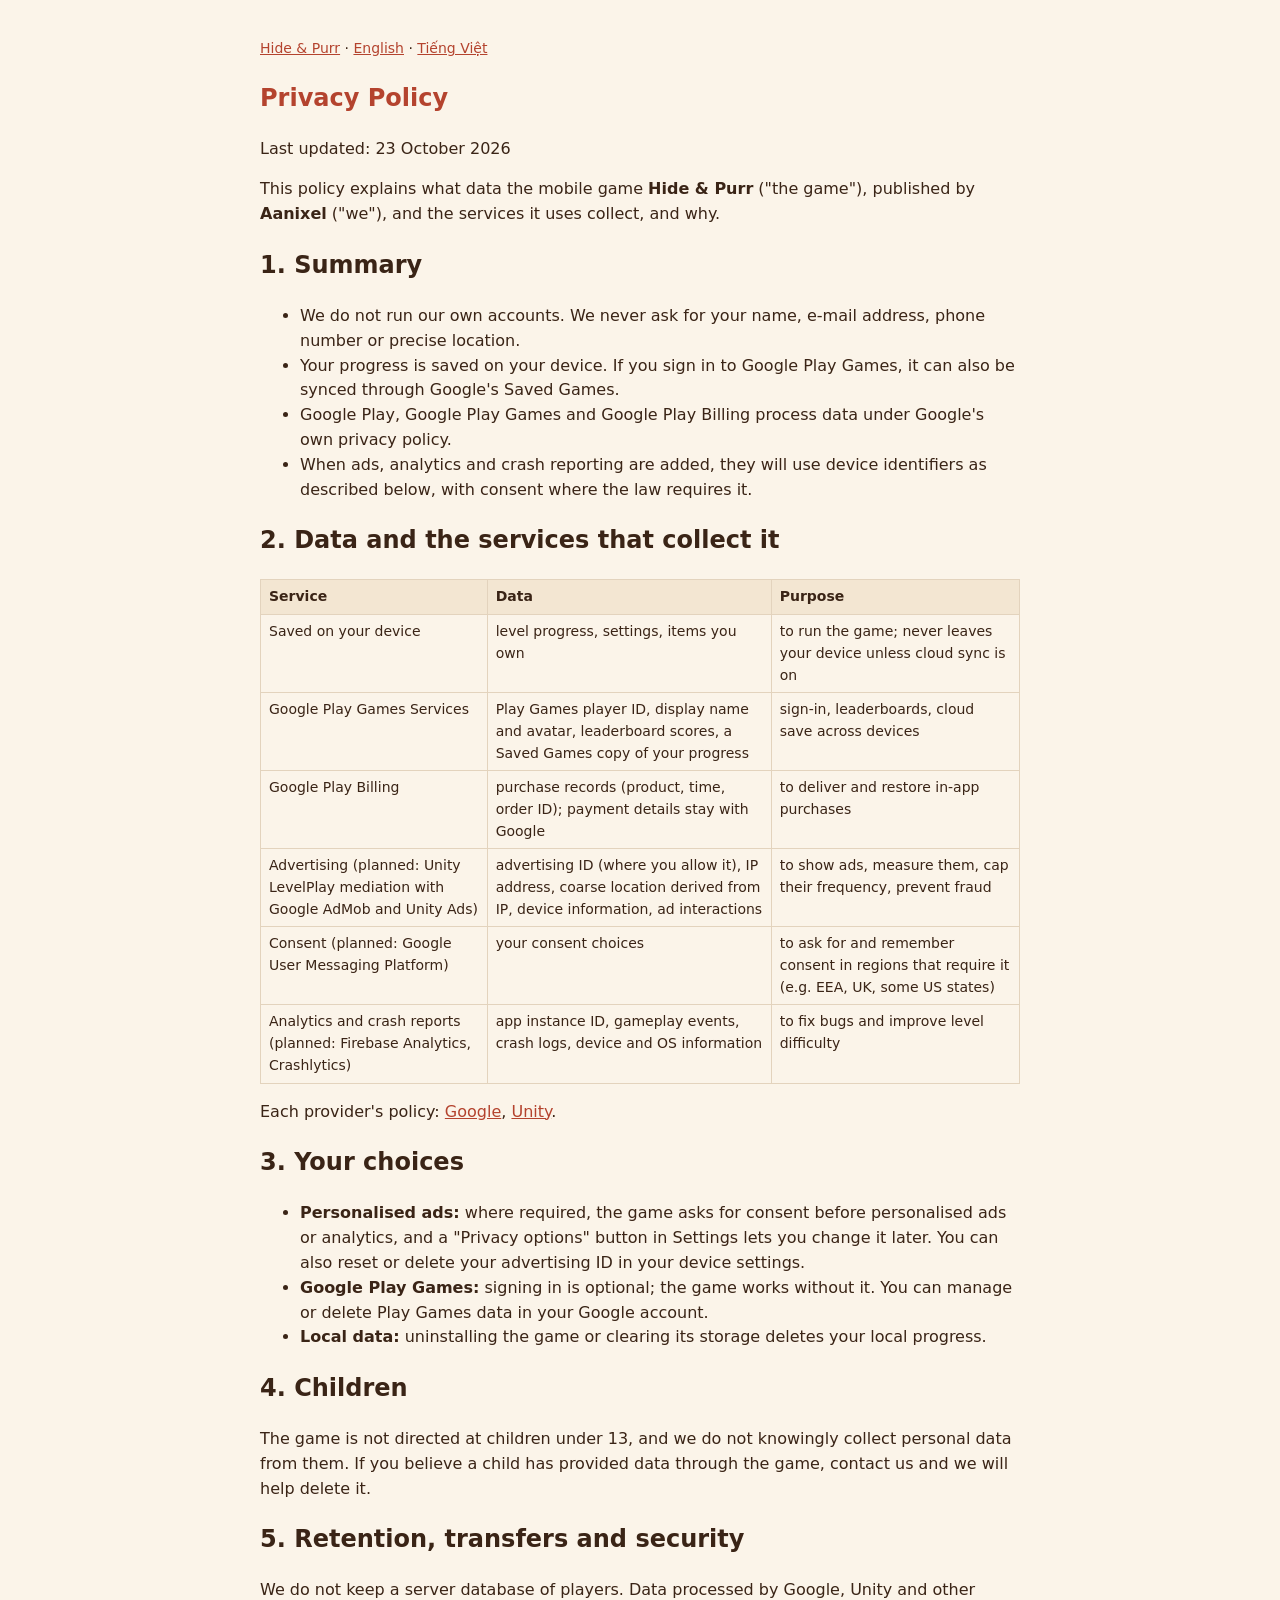
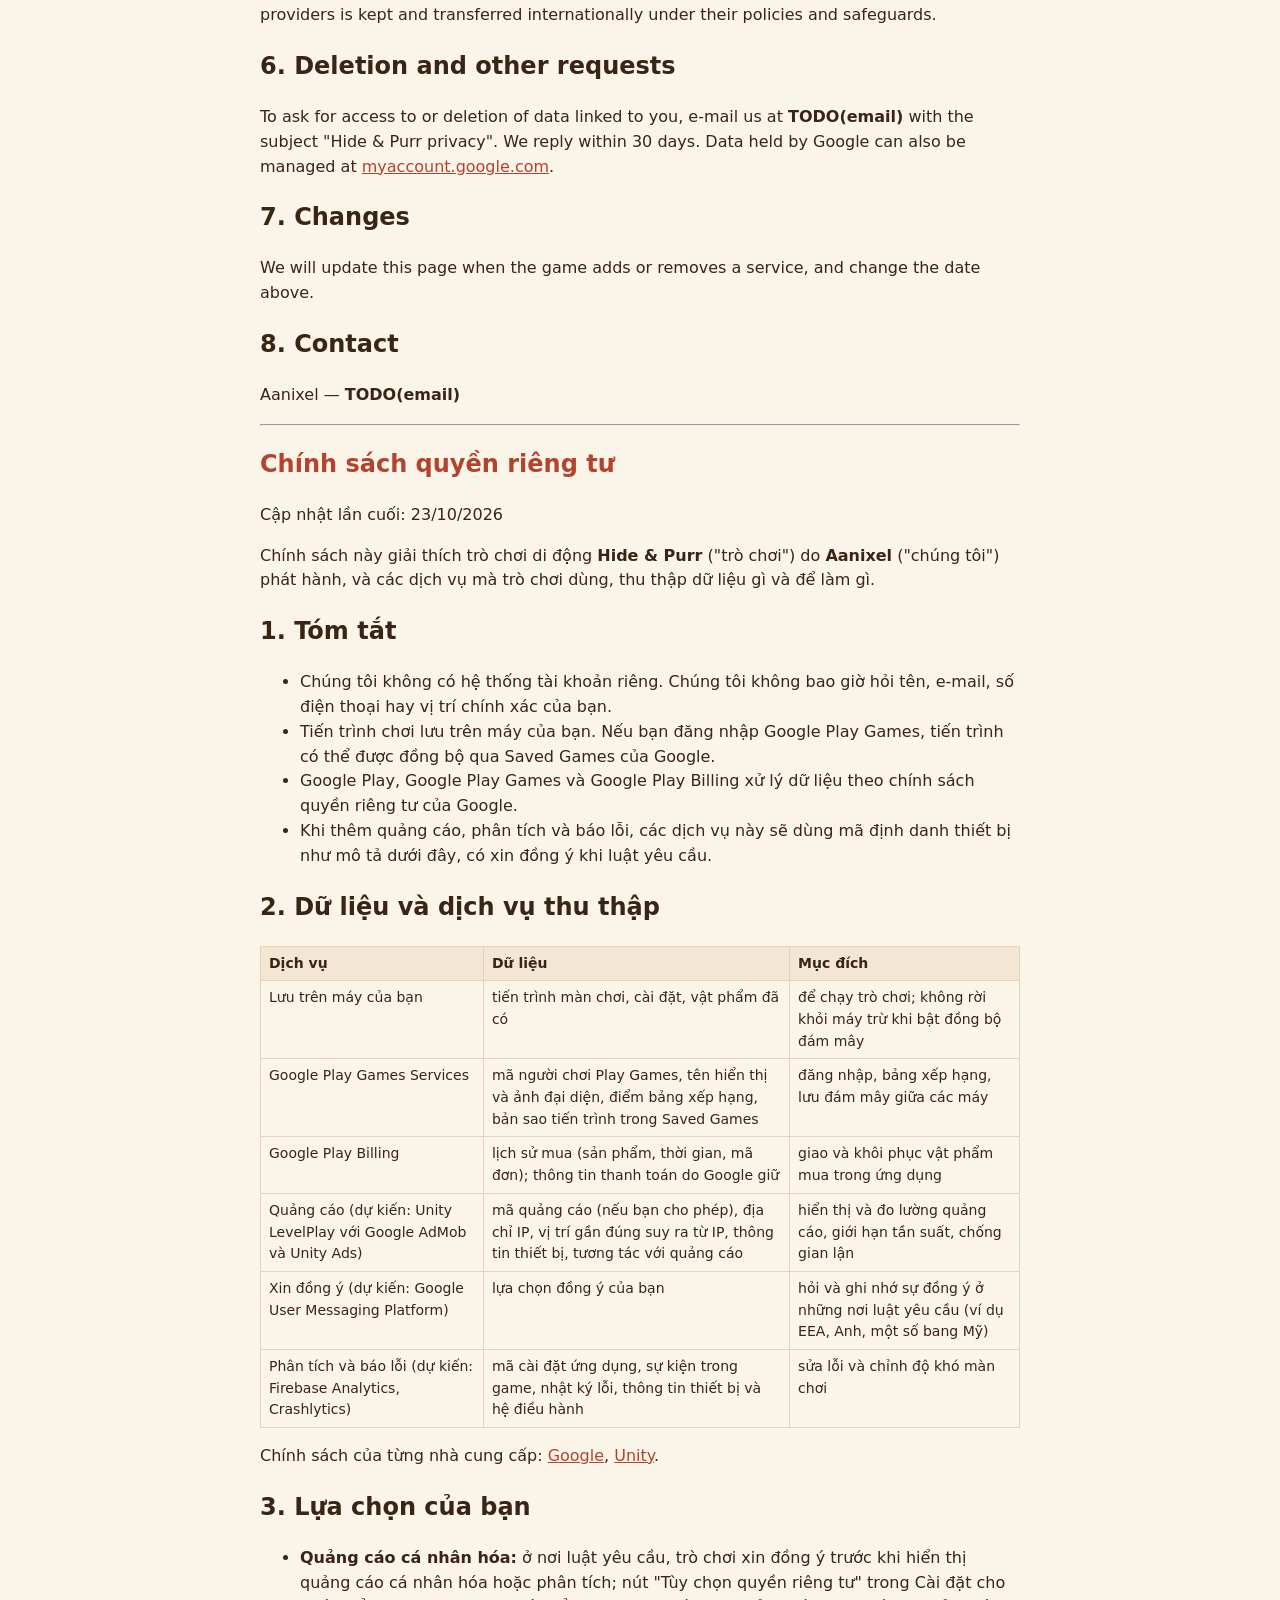
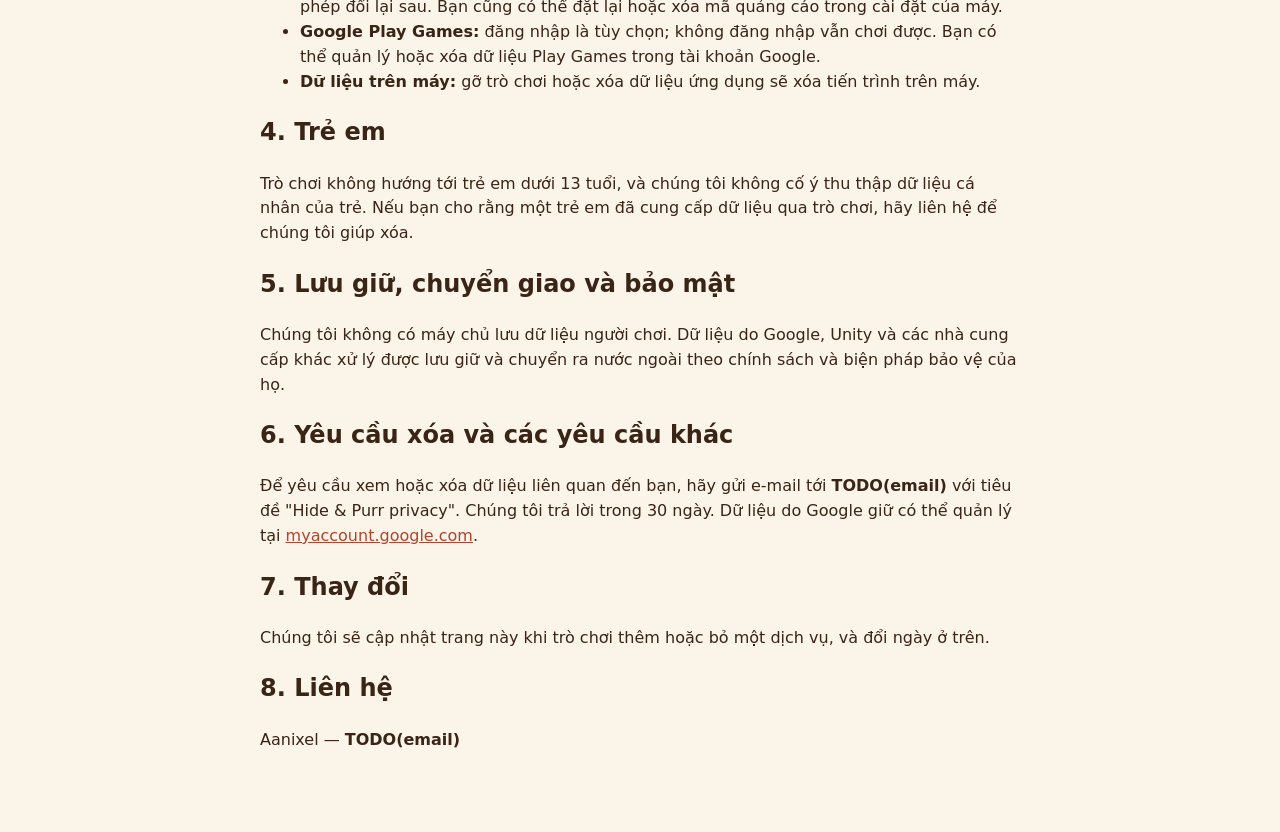
==== privacy.html @ 9205ee83 "Hide & Purr site update" ====
<!doctype html>
<!-- DRAFT — to be reviewed by a lawyer (T061, 2026-10-23). See docs/legal/lawyer-questions.md. -->
<html lang="en">
<head>
<meta charset="utf-8">
<meta name="viewport" content="width=device-width, initial-scale=1">
<title>Hide &amp; Purr — Privacy Policy</title>
<link rel="stylesheet" href="style.css">
</head>
<body>
<main>
<p class="nav"><a href="index.html">Hide &amp; Purr</a> · <a href="#en">English</a> · <a href="#vi">Tiếng Việt</a></p>

<section id="en" lang="en">
<h1>Privacy Policy</h1>
<p>Last updated: 23 October 2026</p>
<p>This policy explains what data the mobile game <b>Hide &amp; Purr</b> ("the game"), published by <b>Aanixel</b> ("we"), and the services it uses collect, and why.</p>

<h2>1. Summary</h2>
<ul>
<li>We do not run our own accounts. We never ask for your name, e-mail address, phone number or precise location.</li>
<li>Your progress is saved on your device. If you sign in to Google Play Games, it can also be synced through Google's Saved Games.</li>
<li>Google Play, Google Play Games and Google Play Billing process data under Google's own privacy policy.</li>
<li>When ads, analytics and crash reporting are added, they will use device identifiers as described below, with consent where the law requires it.</li>
</ul>

<h2>2. Data and the services that collect it</h2>
<table>
<tr><th>Service</th><th>Data</th><th>Purpose</th></tr>
<tr><td>Saved on your device</td><td>level progress, settings, items you own</td><td>to run the game; never leaves your device unless cloud sync is on</td></tr>
<tr><td>Google Play Games Services</td><td>Play Games player ID, display name and avatar, leaderboard scores, a Saved Games copy of your progress</td><td>sign-in, leaderboards, cloud save across devices</td></tr>
<tr><td>Google Play Billing</td><td>purchase records (product, time, order ID); payment details stay with Google</td><td>to deliver and restore in-app purchases</td></tr>
<tr><td>Advertising (planned: Unity LevelPlay mediation with Google AdMob and Unity Ads)</td><td>advertising ID (where you allow it), IP address, coarse location derived from IP, device information, ad interactions</td><td>to show ads, measure them, cap their frequency, prevent fraud</td></tr>
<tr><td>Consent (planned: Google User Messaging Platform)</td><td>your consent choices</td><td>to ask for and remember consent in regions that require it (e.g. EEA, UK, some US states)</td></tr>
<tr><td>Analytics and crash reports (planned: Firebase Analytics, Crashlytics)</td><td>app instance ID, gameplay events, crash logs, device and OS information</td><td>to fix bugs and improve level difficulty</td></tr>
</table>
<p>Each provider's policy: <a href="https://policies.google.com/privacy">Google</a>, <a href="https://unity.com/legal/game-player-and-app-user-privacy-policy">Unity</a>.</p>

<h2>3. Your choices</h2>
<ul>
<li><b>Personalised ads:</b> where required, the game asks for consent before personalised ads or analytics, and a "Privacy options" button in Settings lets you change it later. You can also reset or delete your advertising ID in your device settings.</li>
<li><b>Google Play Games:</b> signing in is optional; the game works without it. You can manage or delete Play Games data in your Google account.</li>
<li><b>Local data:</b> uninstalling the game or clearing its storage deletes your local progress.</li>
</ul>

<h2>4. Children</h2>
<p>The game is not directed at children under 13, and we do not knowingly collect personal data from them. If you believe a child has provided data through the game, contact us and we will help delete it.</p>

<h2>5. Retention, transfers and security</h2>
<p>We do not keep a server database of players. Data processed by Google, Unity and other providers is kept and transferred internationally under their policies and safeguards.</p>

<h2>6. Deletion and other requests</h2>
<p>To ask for access to or deletion of data linked to you, e-mail us at <b>TODO(email)</b> with the subject "Hide &amp; Purr privacy". We reply within 30 days. Data held by Google can also be managed at <a href="https://myaccount.google.com/">myaccount.google.com</a>.</p>

<h2>7. Changes</h2>
<p>We will update this page when the game adds or removes a service, and change the date above.</p>

<h2>8. Contact</h2>
<p>Aanixel — <b>TODO(email)</b></p>
</section>

<hr>

<section id="vi" lang="vi">
<h1>Chính sách quyền riêng tư</h1>
<p>Cập nhật lần cuối: 23/10/2026</p>
<p>Chính sách này giải thích trò chơi di động <b>Hide &amp; Purr</b> ("trò chơi") do <b>Aanixel</b> ("chúng tôi") phát hành, và các dịch vụ mà trò chơi dùng, thu thập dữ liệu gì và để làm gì.</p>

<h2>1. Tóm tắt</h2>
<ul>
<li>Chúng tôi không có hệ thống tài khoản riêng. Chúng tôi không bao giờ hỏi tên, e-mail, số điện thoại hay vị trí chính xác của bạn.</li>
<li>Tiến trình chơi lưu trên máy của bạn. Nếu bạn đăng nhập Google Play Games, tiến trình có thể được đồng bộ qua Saved Games của Google.</li>
<li>Google Play, Google Play Games và Google Play Billing xử lý dữ liệu theo chính sách quyền riêng tư của Google.</li>
<li>Khi thêm quảng cáo, phân tích và báo lỗi, các dịch vụ này sẽ dùng mã định danh thiết bị như mô tả dưới đây, có xin đồng ý khi luật yêu cầu.</li>
</ul>

<h2>2. Dữ liệu và dịch vụ thu thập</h2>
<table>
<tr><th>Dịch vụ</th><th>Dữ liệu</th><th>Mục đích</th></tr>
<tr><td>Lưu trên máy của bạn</td><td>tiến trình màn chơi, cài đặt, vật phẩm đã có</td><td>để chạy trò chơi; không rời khỏi máy trừ khi bật đồng bộ đám mây</td></tr>
<tr><td>Google Play Games Services</td><td>mã người chơi Play Games, tên hiển thị và ảnh đại diện, điểm bảng xếp hạng, bản sao tiến trình trong Saved Games</td><td>đăng nhập, bảng xếp hạng, lưu đám mây giữa các máy</td></tr>
<tr><td>Google Play Billing</td><td>lịch sử mua (sản phẩm, thời gian, mã đơn); thông tin thanh toán do Google giữ</td><td>giao và khôi phục vật phẩm mua trong ứng dụng</td></tr>
<tr><td>Quảng cáo (dự kiến: Unity LevelPlay với Google AdMob và Unity Ads)</td><td>mã quảng cáo (nếu bạn cho phép), địa chỉ IP, vị trí gần đúng suy ra từ IP, thông tin thiết bị, tương tác với quảng cáo</td><td>hiển thị và đo lường quảng cáo, giới hạn tần suất, chống gian lận</td></tr>
<tr><td>Xin đồng ý (dự kiến: Google User Messaging Platform)</td><td>lựa chọn đồng ý của bạn</td><td>hỏi và ghi nhớ sự đồng ý ở những nơi luật yêu cầu (ví dụ EEA, Anh, một số bang Mỹ)</td></tr>
<tr><td>Phân tích và báo lỗi (dự kiến: Firebase Analytics, Crashlytics)</td><td>mã cài đặt ứng dụng, sự kiện trong game, nhật ký lỗi, thông tin thiết bị và hệ điều hành</td><td>sửa lỗi và chỉnh độ khó màn chơi</td></tr>
</table>
<p>Chính sách của từng nhà cung cấp: <a href="https://policies.google.com/privacy?hl=vi">Google</a>, <a href="https://unity.com/legal/game-player-and-app-user-privacy-policy">Unity</a>.</p>

<h2>3. Lựa chọn của bạn</h2>
<ul>
<li><b>Quảng cáo cá nhân hóa:</b> ở nơi luật yêu cầu, trò chơi xin đồng ý trước khi hiển thị quảng cáo cá nhân hóa hoặc phân tích; nút "Tùy chọn quyền riêng tư" trong Cài đặt cho phép đổi lại sau. Bạn cũng có thể đặt lại hoặc xóa mã quảng cáo trong cài đặt của máy.</li>
<li><b>Google Play Games:</b> đăng nhập là tùy chọn; không đăng nhập vẫn chơi được. Bạn có thể quản lý hoặc xóa dữ liệu Play Games trong tài khoản Google.</li>
<li><b>Dữ liệu trên máy:</b> gỡ trò chơi hoặc xóa dữ liệu ứng dụng sẽ xóa tiến trình trên máy.</li>
</ul>

<h2>4. Trẻ em</h2>
<p>Trò chơi không hướng tới trẻ em dưới 13 tuổi, và chúng tôi không cố ý thu thập dữ liệu cá nhân của trẻ. Nếu bạn cho rằng một trẻ em đã cung cấp dữ liệu qua trò chơi, hãy liên hệ để chúng tôi giúp xóa.</p>

<h2>5. Lưu giữ, chuyển giao và bảo mật</h2>
<p>Chúng tôi không có máy chủ lưu dữ liệu người chơi. Dữ liệu do Google, Unity và các nhà cung cấp khác xử lý được lưu giữ và chuyển ra nước ngoài theo chính sách và biện pháp bảo vệ của họ.</p>

<h2>6. Yêu cầu xóa và các yêu cầu khác</h2>
<p>Để yêu cầu xem hoặc xóa dữ liệu liên quan đến bạn, hãy gửi e-mail tới <b>TODO(email)</b> với tiêu đề "Hide &amp; Purr privacy". Chúng tôi trả lời trong 30 ngày. Dữ liệu do Google giữ có thể quản lý tại <a href="https://myaccount.google.com/">myaccount.google.com</a>.</p>

<h2>7. Thay đổi</h2>
<p>Chúng tôi sẽ cập nhật trang này khi trò chơi thêm hoặc bỏ một dịch vụ, và đổi ngày ở trên.</p>

<h2>8. Liên hệ</h2>
<p>Aanixel — <b>TODO(email)</b></p>
</section>
</main>
</body>
</html>
---- style.css ----
body { margin: 0; background: #fbf4e9; color: #3a2416; font: 16px/1.55 system-ui, -apple-system, "Segoe UI", Roboto, sans-serif; }
main { max-width: 760px; margin: 0 auto; padding: 24px 20px 64px; }
h1 { color: #b4432e; }
a { color: #b4432e; }
.nav { font-size: 14px; }
table { border-collapse: collapse; width: 100%; font-size: 14px; }
th, td { border: 1px solid #e3d3bd; padding: 6px 8px; text-align: left; vertical-align: top; }
th { background: #f3e6d2; }
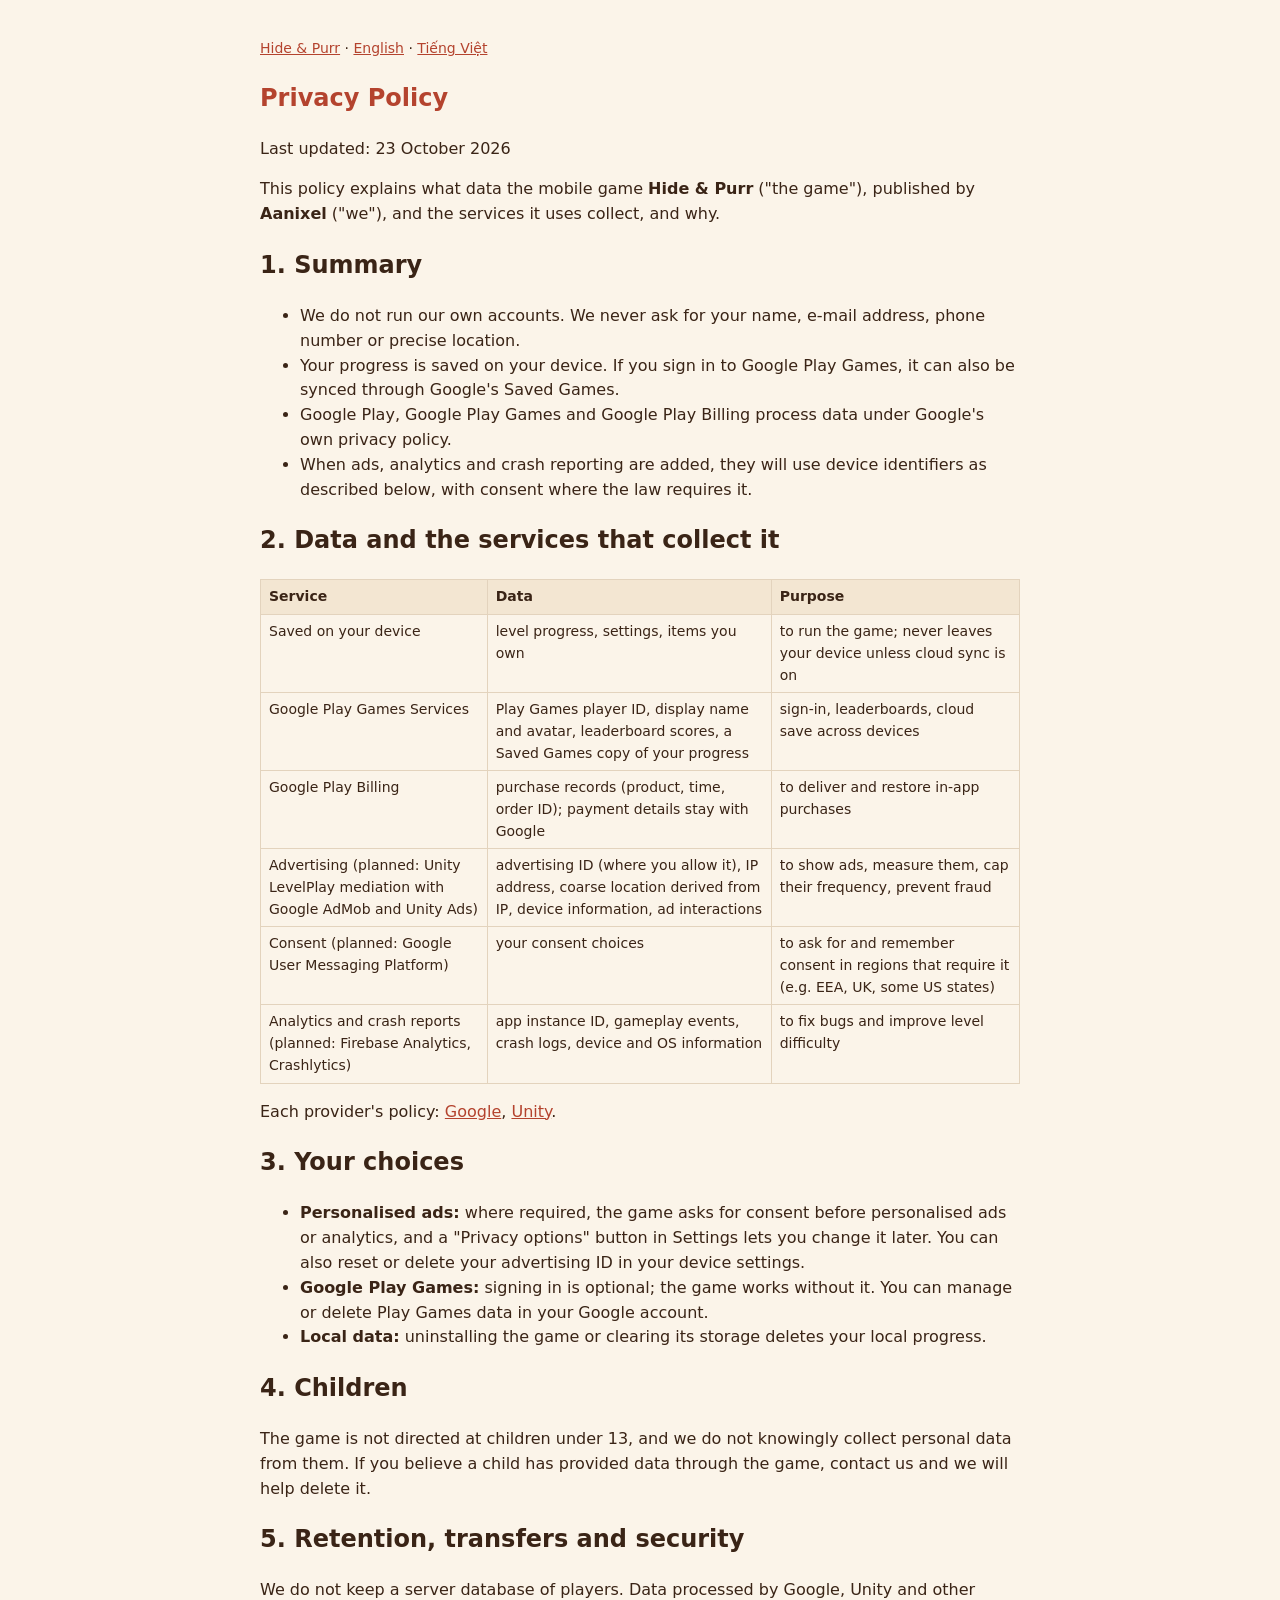
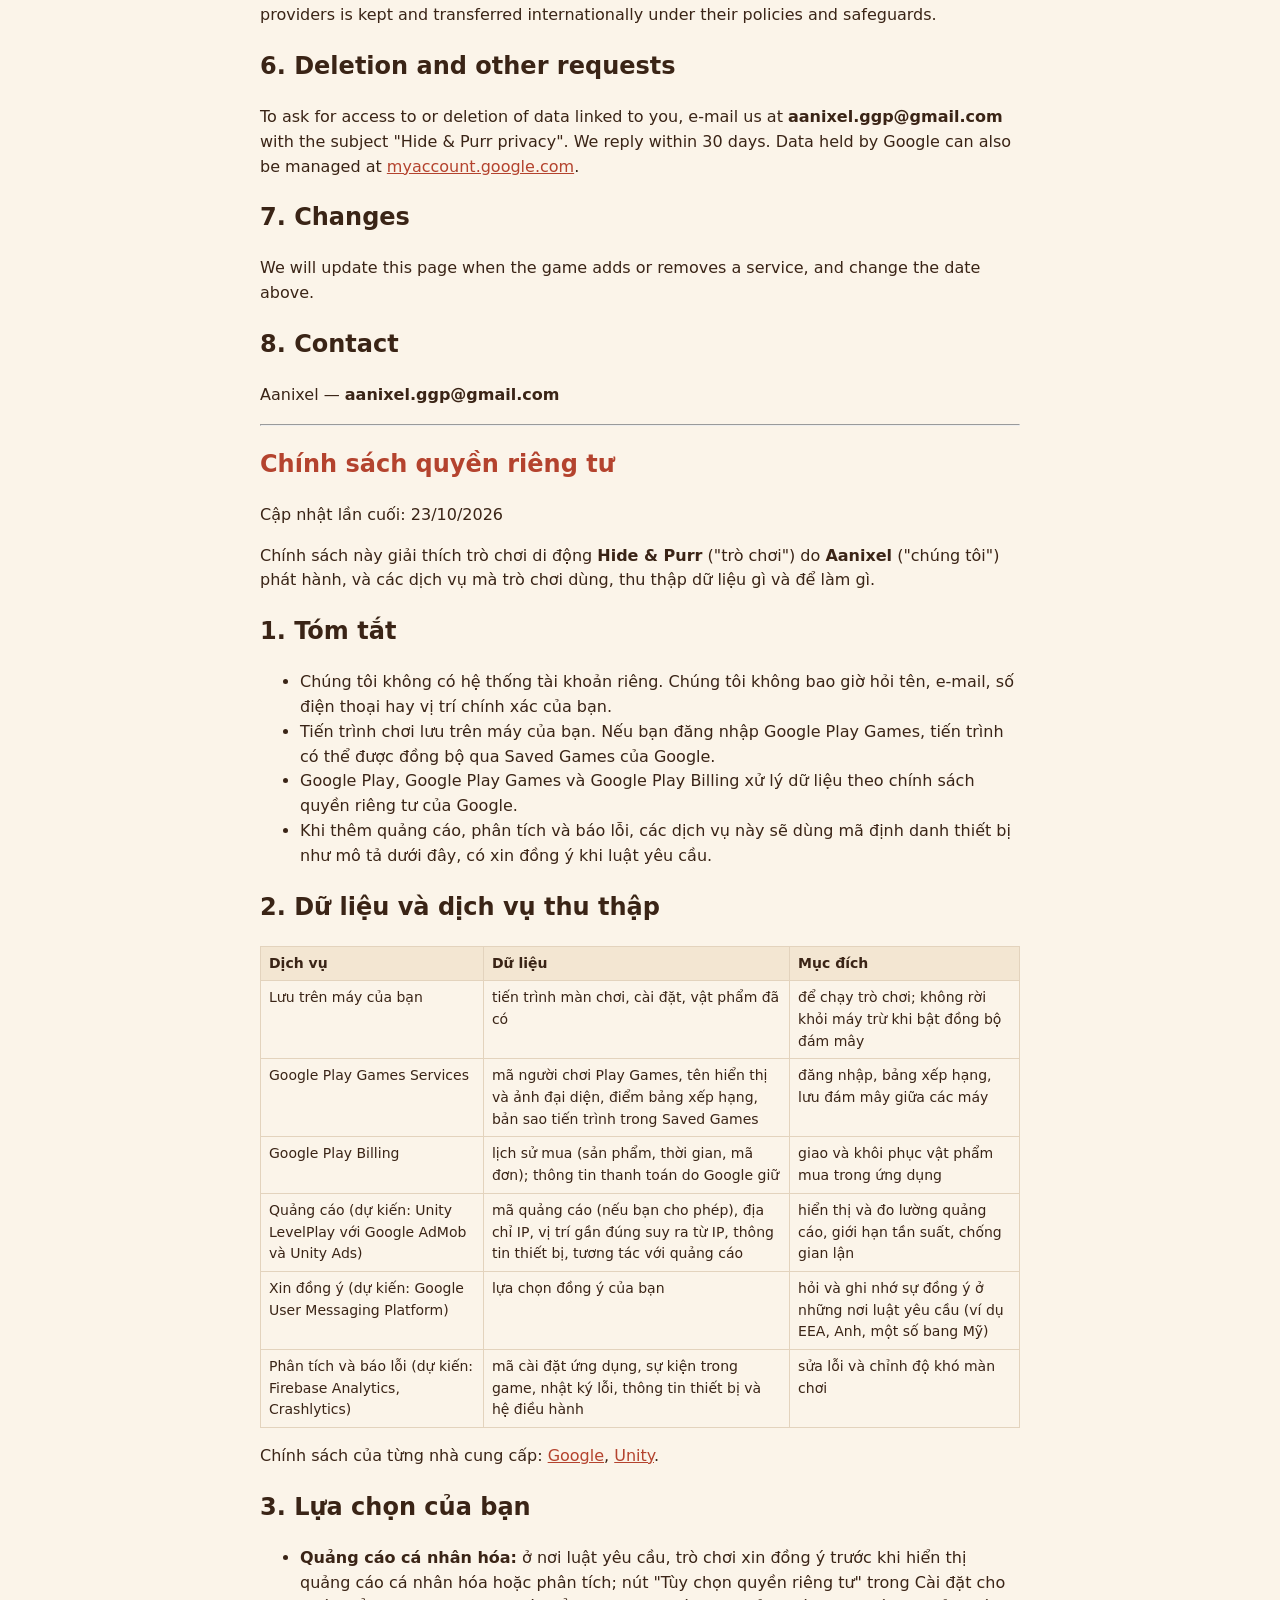
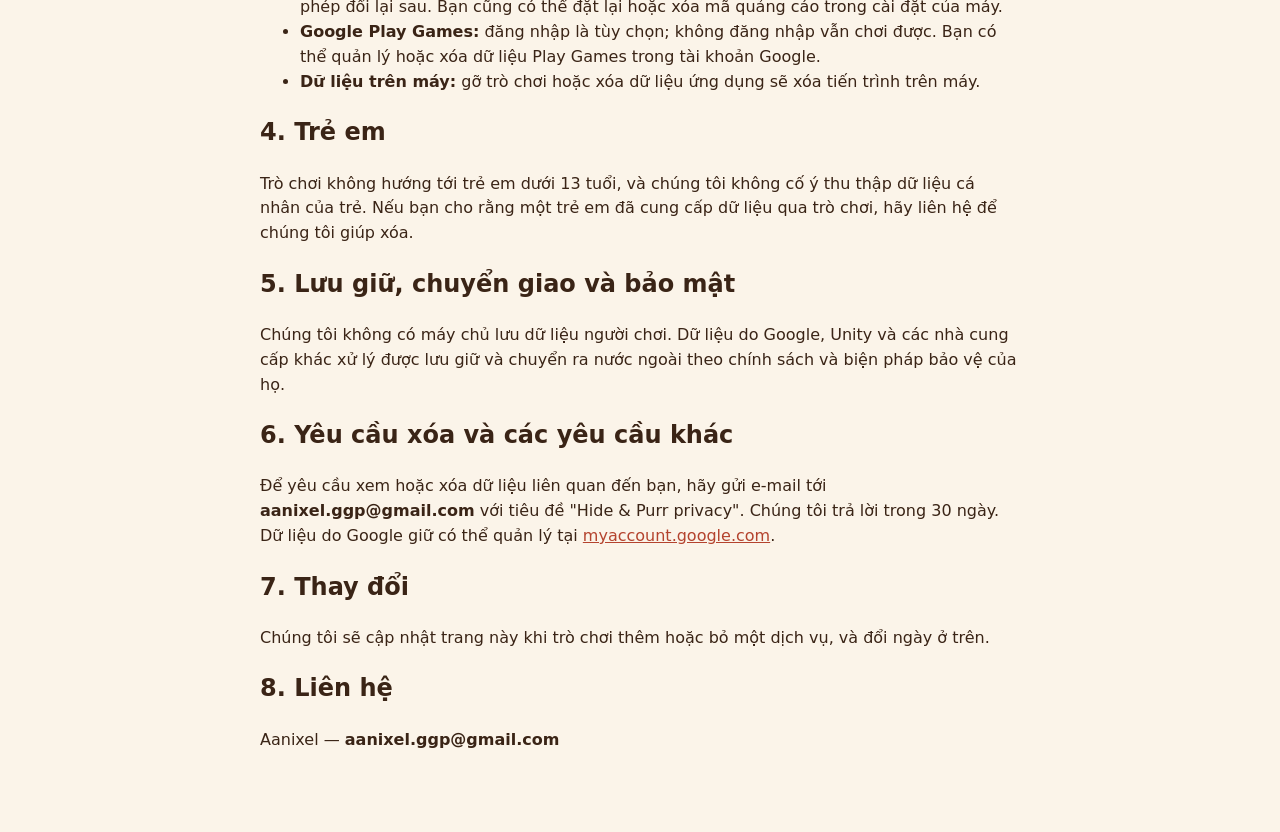
==== commit 3b66d6e1: "Update privacy.html" ====
--- a/privacy.html
+++ b/privacy.html
@@ -50,13 +50,13 @@
 <p>We do not keep a server database of players. Data processed by Google, Unity and other providers is kept and transferred internationally under their policies and safeguards.</p>
 
 <h2>6. Deletion and other requests</h2>
-<p>To ask for access to or deletion of data linked to you, e-mail us at <b>TODO(email)</b> with the subject "Hide &amp; Purr privacy". We reply within 30 days. Data held by Google can also be managed at <a href="https://myaccount.google.com/">myaccount.google.com</a>.</p>
+<p>To ask for access to or deletion of data linked to you, e-mail us at <b>aanixel.ggp@gmail.com</b> with the subject "Hide &amp; Purr privacy". We reply within 30 days. Data held by Google can also be managed at <a href="https://myaccount.google.com/">myaccount.google.com</a>.</p>
 
 <h2>7. Changes</h2>
 <p>We will update this page when the game adds or removes a service, and change the date above.</p>
 
 <h2>8. Contact</h2>
-<p>Aanixel — <b>TODO(email)</b></p>
+<p>Aanixel — <b>aanixel.ggp@gmail.com</b></p>
 </section>
 
 <hr>
@@ -100,13 +100,13 @@
 <p>Chúng tôi không có máy chủ lưu dữ liệu người chơi. Dữ liệu do Google, Unity và các nhà cung cấp khác xử lý được lưu giữ và chuyển ra nước ngoài theo chính sách và biện pháp bảo vệ của họ.</p>
 
 <h2>6. Yêu cầu xóa và các yêu cầu khác</h2>
-<p>Để yêu cầu xem hoặc xóa dữ liệu liên quan đến bạn, hãy gửi e-mail tới <b>TODO(email)</b> với tiêu đề "Hide &amp; Purr privacy". Chúng tôi trả lời trong 30 ngày. Dữ liệu do Google giữ có thể quản lý tại <a href="https://myaccount.google.com/">myaccount.google.com</a>.</p>
+<p>Để yêu cầu xem hoặc xóa dữ liệu liên quan đến bạn, hãy gửi e-mail tới <b>aanixel.ggp@gmail.com</b> với tiêu đề "Hide &amp; Purr privacy". Chúng tôi trả lời trong 30 ngày. Dữ liệu do Google giữ có thể quản lý tại <a href="https://myaccount.google.com/">myaccount.google.com</a>.</p>
 
 <h2>7. Thay đổi</h2>
 <p>Chúng tôi sẽ cập nhật trang này khi trò chơi thêm hoặc bỏ một dịch vụ, và đổi ngày ở trên.</p>
 
 <h2>8. Liên hệ</h2>
-<p>Aanixel — <b>TODO(email)</b></p>
+<p>Aanixel — <b>aanixel.ggp@gmail.com</b></p>
 </section>
 </main>
 </body>
